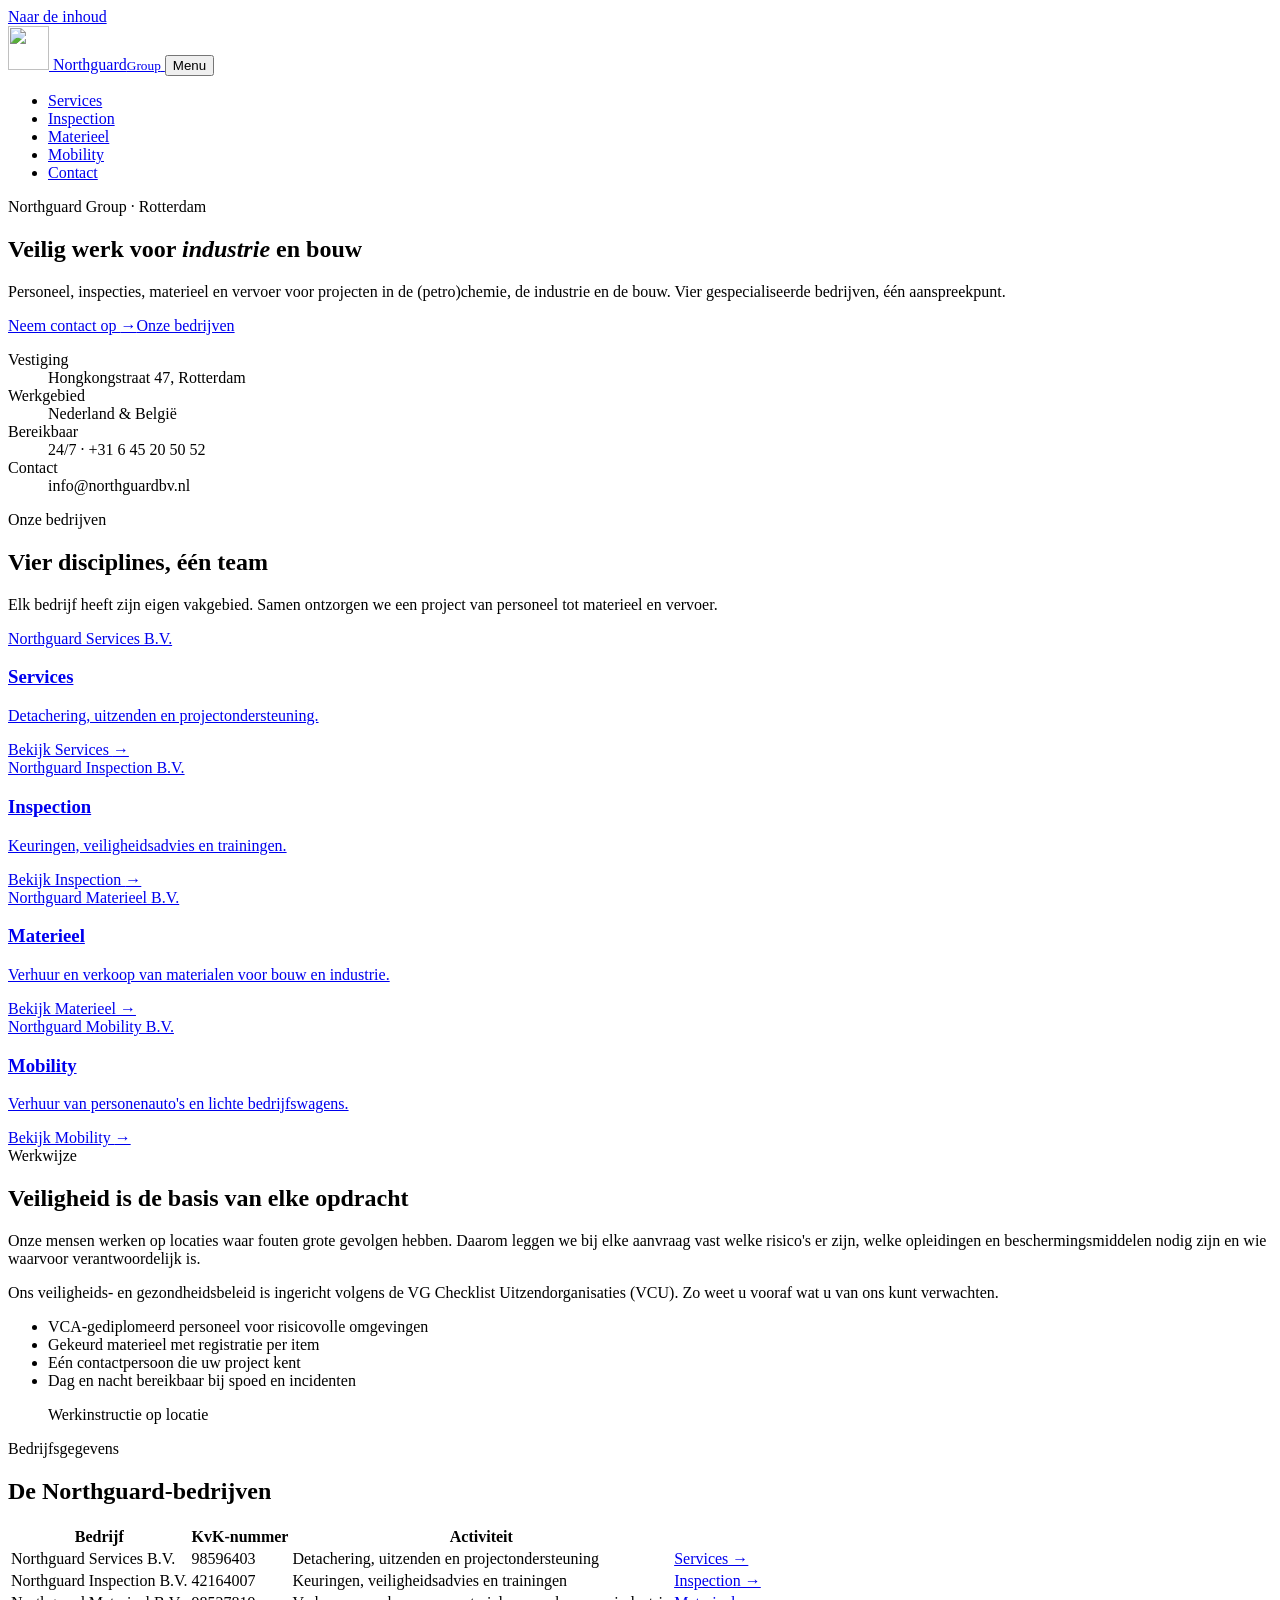
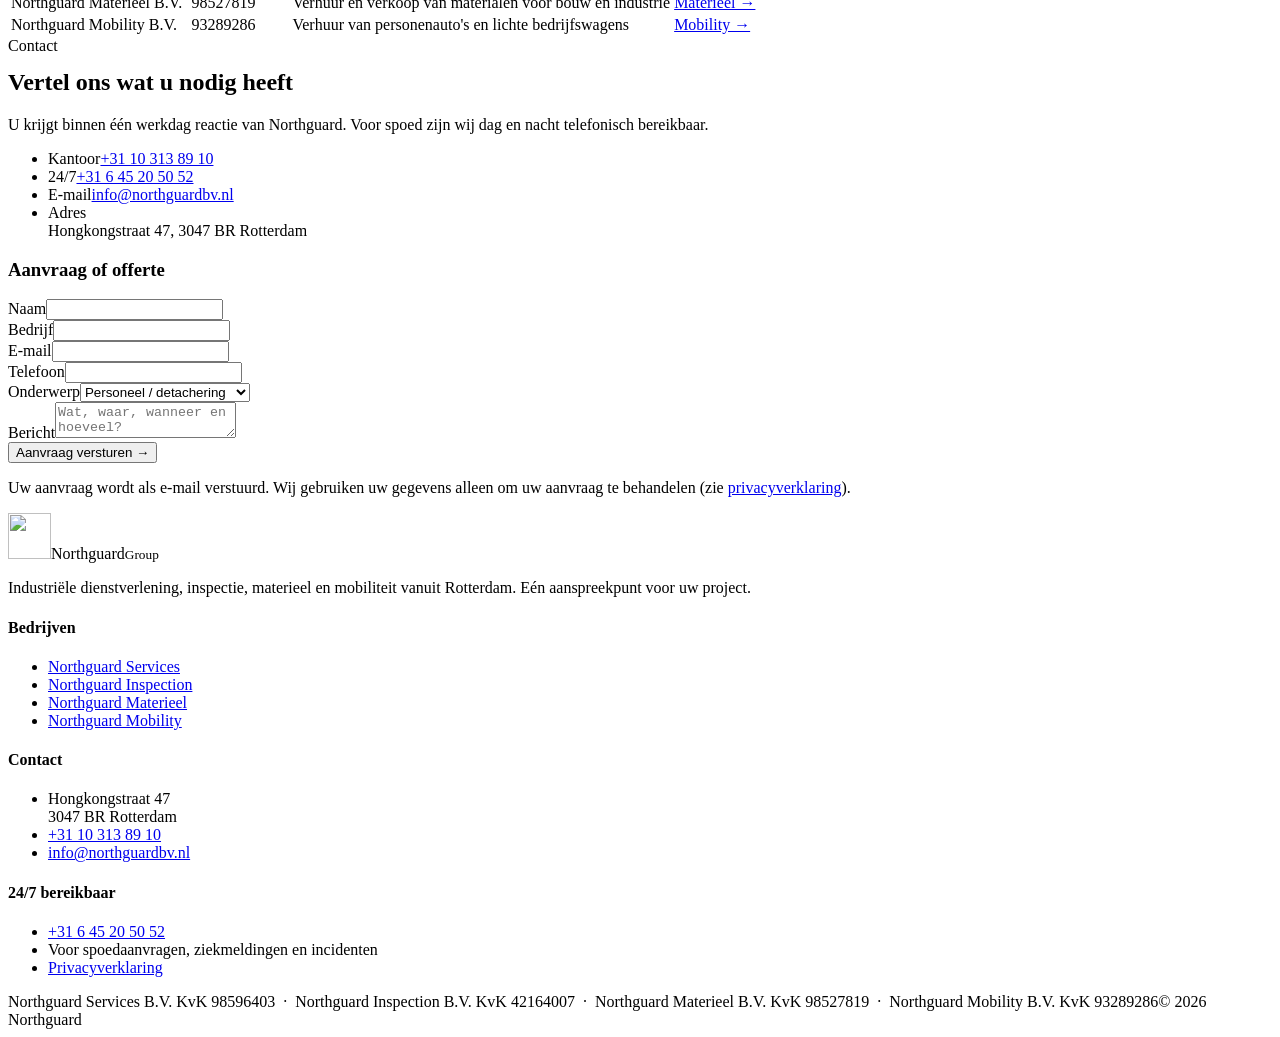
==== index.html @ 40ed20b1 "Add files via upload" ====
<!doctype html>
<html lang="nl">
<head>
<meta charset="utf-8">
<meta name="viewport" content="width=device-width, initial-scale=1, viewport-fit=cover">
<title>Northguard – Services, Inspection, Materieel &amp; Mobility</title>
<meta name="description" content="Northguard uit Rotterdam: detachering en uitzenden, keuringen en veiligheidsadvies, verhuur van materieel en bedrijfsvoertuigen voor industrie en bouw.">
<link rel="canonical" href="https://www.northguardbv.nl/">
<meta property="og:type" content="website">
<meta property="og:title" content="Northguard – Services, Inspection, Materieel &amp; Mobility">
<meta property="og:description" content="Northguard uit Rotterdam: detachering en uitzenden, keuringen en veiligheidsadvies, verhuur van materieel en bedrijfsvoertuigen voor industrie en bouw.">
<meta property="og:url" content="https://www.northguardbv.nl/">
<meta property="og:image" content="https://images.unsplash.com/photo-1777915627530-fc3decb749cf?auto=format&fit=crop&w=1200&h=630&q=70">
<meta name="theme-color" content="#141B1F">
<link rel="icon" type="image/png" href="assets/img/favicon.png">
<link rel="apple-touch-icon" href="assets/img/apple-touch-icon.png">
<link rel="preload" href="assets/fonts/barlow-condensed-latin-700-normal.woff2" as="font" type="font/woff2" crossorigin>
<link rel="stylesheet" href="assets/css/style.css">
<script type="application/ld+json">{"@context": "https://schema.org", "@type": "Organization", "name": "Northguard", "url": "https://www.northguardbv.nl/index.html", "logo": "https://www.northguardbv.nl/assets/img/logo.png", "email": "info@northguardbv.nl", "telephone": "+31 10 313 89 10", "address": {"@type": "PostalAddress", "streetAddress": "Hongkongstraat 47", "postalCode": "3047 BR", "addressLocality": "Rotterdam", "addressCountry": "NL"}}</script>
</head>
<body class="div-home">
<a class="skip" href="#main">Naar de inhoud</a>
<header class="site-header">
  <div class="wrap nav">
    <a class="brand" href="index.html" aria-label="Northguard – home">
      <img src="assets/img/shield.png" alt="" width="41" height="44">
      <span class="brand-name">Northguard<small>Group</small></span>
    </a>
    <button class="menu-btn" aria-expanded="false" aria-controls="tabs">Menu</button>
    <ul class="tabs" id="tabs"><li><a class="t-services" href="services.html">Services</a></li><li><a class="t-inspection" href="inspection.html">Inspection</a></li><li><a class="t-materieel" href="materieel.html">Materieel</a></li><li><a class="t-mobility" href="mobility.html">Mobility</a></li><li><a href="#contact">Contact</a></li></ul>
  </div>
</header>
<main id="main">
<section class="hero">
  <div class="photo"><img src="https://images.unsplash.com/photo-1777915627530-fc3decb749cf?auto=format&fit=crop&w=2000&q=70" alt="Raffinaderij in de schemering met binnenvaartschepen aan de kade" fetchpriority="high" decoding="async" onerror="this.remove()"></div>
  <div class="wrap">
    <span class="eyebrow">Northguard Group · Rotterdam</span>
    <h1>Veilig werk voor <em>industrie</em> en bouw</h1>
    <p class="lead">Personeel, inspecties, materieel en vervoer voor projecten in de (petro)chemie, de industrie en de bouw. Vier gespecialiseerde bedrijven, één aanspreekpunt.</p>
    <div class="actions"><a class="btn btn-acc" href="#contact">Neem contact op <span class="arr">→</span></a><a class="btn btn-ghost" href="#bedrijven">Onze bedrijven</a></div>
  </div>
</section>
<dl class="plate"><div class="wrap"><div><dt>Vestiging</dt><dd>Hongkongstraat 47, Rotterdam</dd></div><div><dt>Werkgebied</dt><dd>Nederland & België</dd></div><div><dt>Bereikbaar</dt><dd>24/7 · +31 6 45 20 50 52</dd></div><div><dt>Contact</dt><dd>info@northguardbv.nl</dd></div></div></dl>
<section class="band paper" id="bedrijven">
  <div class="wrap">
    <div class="head"><span class="eyebrow">Onze bedrijven</span><h2>Vier disciplines, één team</h2><p class="lead">Elk bedrijf heeft zijn eigen vakgebied. Samen ontzorgen we een project van personeel tot materieel en vervoer.</p></div>
    <div class="grid four"><a class="div-card" href="services.html" style="--c:#C8901A">
  <div class="ph"><img src="https://images.unsplash.com/photo-1787321280637-81ce957b60e7?auto=format&fit=crop&w=900&q=70" alt="Vier werknemers in oranje veiligheidsvesten in een industriële hal" loading="lazy" decoding="async" onerror="this.remove()"></div>
  <div class="body"><span class="tag">Northguard Services B.V.</span><h3>Services</h3><p>Detachering, uitzenden en projectondersteuning.</p><span class="more">Bekijk Services <span>→</span></span></div>
</a><a class="div-card" href="inspection.html" style="--c:#1E8A6E">
  <div class="ph"><img src="https://images.unsplash.com/photo-1758101755915-462eddc23f57?auto=format&fit=crop&w=900&q=70" alt="Elektricien test een schakelkast met een multimeter" loading="lazy" decoding="async" onerror="this.remove()"></div>
  <div class="body"><span class="tag">Northguard Inspection B.V.</span><h3>Inspection</h3><p>Keuringen, veiligheidsadvies en trainingen.</p><span class="more">Bekijk Inspection <span>→</span></span></div>
</a><a class="div-card" href="materieel.html" style="--c:#D8641E">
  <div class="ph"><img src="https://images.unsplash.com/photo-1762248576542-f98e883f3fbd?auto=format&fit=crop&w=900&q=70" alt="Aluminium steigers tegen een blauwe lucht" loading="lazy" decoding="async" onerror="this.remove()"></div>
  <div class="body"><span class="tag">Northguard Materieel B.V.</span><h3>Materieel</h3><p>Verhuur en verkoop van materialen voor bouw en industrie.</p><span class="more">Bekijk Materieel <span>→</span></span></div>
</a><a class="div-card" href="mobility.html" style="--c:#2F6DB5">
  <div class="ph"><img src="https://images.unsplash.com/photo-1587813369290-091c9d432daf?auto=format&fit=crop&w=900&q=70" alt="Rij witte bestelbussen op een parkeerterrein" loading="lazy" decoding="async" onerror="this.remove()"></div>
  <div class="body"><span class="tag">Northguard Mobility B.V.</span><h3>Mobility</h3><p>Verhuur van personenauto's en lichte bedrijfswagens.</p><span class="more">Bekijk Mobility <span>→</span></span></div>
</a></div>
  </div>
</section>
<section class="band">
  <div class="wrap">
    <div class="split"><div class="copy"><span class="eyebrow">Werkwijze</span><h2>Veiligheid is de basis van elke opdracht</h2><p>Onze mensen werken op locaties waar fouten grote gevolgen hebben. Daarom leggen we bij elke aanvraag vast welke risico's er zijn, welke opleidingen en beschermingsmiddelen nodig zijn en wie waarvoor verantwoordelijk is.</p><p>Ons veiligheids- en gezondheidsbeleid is ingericht volgens de VG Checklist Uitzendorganisaties (VCU). Zo weet u vooraf wat u van ons kunt verwachten.</p><ul class="checks"><li>VCA-gediplomeerd personeel voor risicovolle omgevingen</li><li>Gekeurd materieel met registratie per item</li><li>Eén contactpersoon die uw project kent</li><li>Dag en nacht bereikbaar bij spoed en incidenten</li></ul></div><figure class="figure"><img src="https://images.unsplash.com/photo-1774599730788-edc1fe2489b2?auto=format&fit=crop&w=1200&q=70" alt="Voorman geeft instructies via een portofoon aan bouwvakkers" loading="lazy" decoding="async" onerror="this.remove()"><figcaption>Werkinstructie op locatie</figcaption></figure></div>
  </div>
</section>
<section class="band paper">
  <div class="wrap">
    <div class="head"><span class="eyebrow">Bedrijfsgegevens</span><h2>De Northguard-bedrijven</h2></div>
    <div class="table-wrap"><table class="entities"><thead><tr><th>Bedrijf</th><th>KvK-nummer</th><th>Activiteit</th><th></th></tr></thead><tbody><tr><td><span class="dot" style="background:#C8901A"></span>Northguard Services B.V.</td><td class="mono">98596403</td><td>Detachering, uitzenden en projectondersteuning</td><td><a href="services.html">Services →</a></td></tr><tr><td><span class="dot" style="background:#1E8A6E"></span>Northguard Inspection B.V.</td><td class="mono">42164007</td><td>Keuringen, veiligheidsadvies en trainingen</td><td><a href="inspection.html">Inspection →</a></td></tr><tr><td><span class="dot" style="background:#D8641E"></span>Northguard Materieel B.V.</td><td class="mono">98527819</td><td>Verhuur en verkoop van materialen voor bouw en industrie</td><td><a href="materieel.html">Materieel →</a></td></tr><tr><td><span class="dot" style="background:#2F6DB5"></span>Northguard Mobility B.V.</td><td class="mono">93289286</td><td>Verhuur van personenauto's en lichte bedrijfswagens</td><td><a href="mobility.html">Mobility →</a></td></tr></tbody></table></div>
  </div>
</section>
<section class="band dark" id="contact">
  <div class="wrap cta">
    <div>
      <span class="eyebrow">Contact</span>
      <h2 style="margin-top:14px">Vertel ons wat u nodig heeft</h2>
      <p class="lead" style="margin-top:14px">U krijgt binnen één werkdag reactie van Northguard. Voor spoed zijn wij dag en nacht telefonisch bereikbaar.</p>
      <ul class="contact-list">
        <li><span>Kantoor</span><a href="tel:+31103138910">+31 10 313 89 10</a></li>
        <li><span>24/7</span><a href="tel:+31645205052">+31 6 45 20 50 52</a></li>
        <li><span>E-mail</span><a href="mailto:info@northguardbv.nl">info@northguardbv.nl</a></li>
        <li><span>Adres</span><div>Hongkongstraat 47, 3047 BR Rotterdam</div></li>
      </ul>
    </div>
    <form class="quote" id="quote" novalidate>
      <h3>Aanvraag of offerte</h3>
      <div class="row2">
        <div class="fld"><label for="naam">Naam</label><input id="naam" name="naam" autocomplete="name" required></div>
        <div class="fld"><label for="bedrijf">Bedrijf</label><input id="bedrijf" name="bedrijf" autocomplete="organization"></div>
      </div>
      <div class="row2">
        <div class="fld"><label for="email">E-mail</label><input id="email" name="email" type="email" autocomplete="email" required></div>
        <div class="fld"><label for="telefoon">Telefoon</label><input id="telefoon" name="telefoon" type="tel" autocomplete="tel"></div>
      </div>
      <div class="fld"><label for="onderwerp">Onderwerp</label><select id="onderwerp" name="onderwerp"><option>Personeel / detachering</option><option>Keuring of inspectie</option><option>Training of advies</option><option>Materieel huren of kopen</option><option>Voertuig huren</option><option>Anders</option></select></div>
      <div class="fld"><label for="bericht">Bericht</label><textarea id="bericht" name="bericht" required placeholder="Wat, waar, wanneer en hoeveel?"></textarea></div>
      <button class="btn btn-acc" type="submit">Aanvraag versturen <span class="arr">→</span></button>
      <p class="form-msg" aria-live="polite"></p>
      <p class="form-note">Uw aanvraag wordt als e-mail verstuurd. Wij gebruiken uw gegevens alleen om uw aanvraag te behandelen (zie <a href="privacy.html">privacyverklaring</a>).</p>
    </form>
  </div>
</section>
</main>
<footer class="site-footer">
  <div class="wrap">
    <div class="fgrid">
      <div>
        <div class="fbrand"><img src="assets/img/shield.png" alt="" width="43" height="46"><span class="brand-name">Northguard<small>Group</small></span></div>
        <p>Industriële dienstverlening, inspectie, materieel en mobiliteit vanuit Rotterdam. Eén aanspreekpunt voor uw project.</p>
      </div>
      <div><h4>Bedrijven</h4><ul><li><a href="services.html">Northguard Services</a></li><li><a href="inspection.html">Northguard Inspection</a></li><li><a href="materieel.html">Northguard Materieel</a></li><li><a href="mobility.html">Northguard Mobility</a></li></ul></div>
      <div><h4>Contact</h4><ul>
        <li>Hongkongstraat 47<br>3047 BR Rotterdam</li>
        <li><a href="tel:+31103138910">+31 10 313 89 10</a></li>
        <li><a href="mailto:info@northguardbv.nl">info@northguardbv.nl</a></li>
      </ul></div>
      <div><h4>24/7 bereikbaar</h4><ul>
        <li><a href="tel:+31645205052">+31 6 45 20 50 52</a></li>
        <li>Voor spoedaanvragen, ziekmeldingen en incidenten</li>
        <li><a href="privacy.html">Privacyverklaring</a></li>
      </ul></div>
    </div>
    <div class="legal"><span>Northguard Services B.V. <span class="mono">KvK 98596403</span> &nbsp;·&nbsp; Northguard Inspection B.V. <span class="mono">KvK 42164007</span> &nbsp;·&nbsp; Northguard Materieel B.V. <span class="mono">KvK 98527819</span> &nbsp;·&nbsp; Northguard Mobility B.V. <span class="mono">KvK 93289286</span></span><span>© <span id="year">2026</span> Northguard</span></div>
  </div>
</footer>
<script src="assets/js/main.js" defer></script>
</body>
</html>
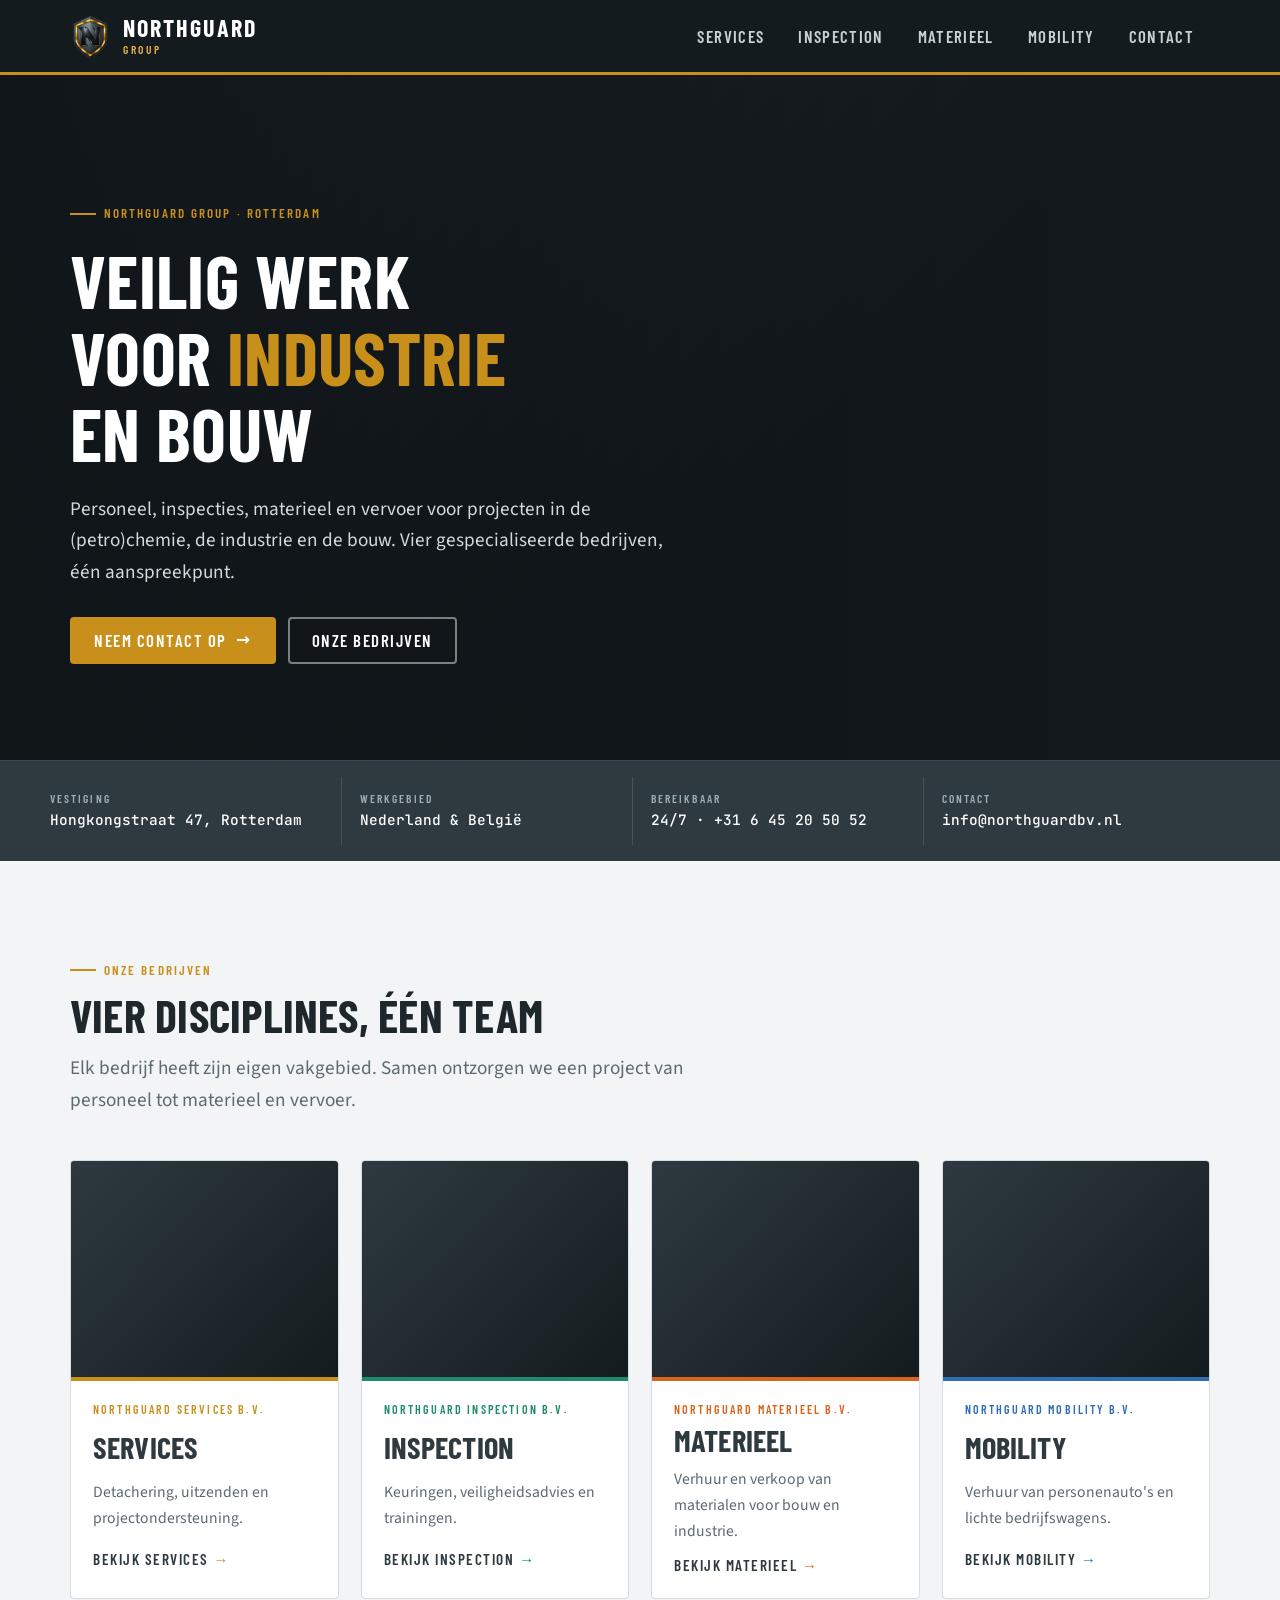
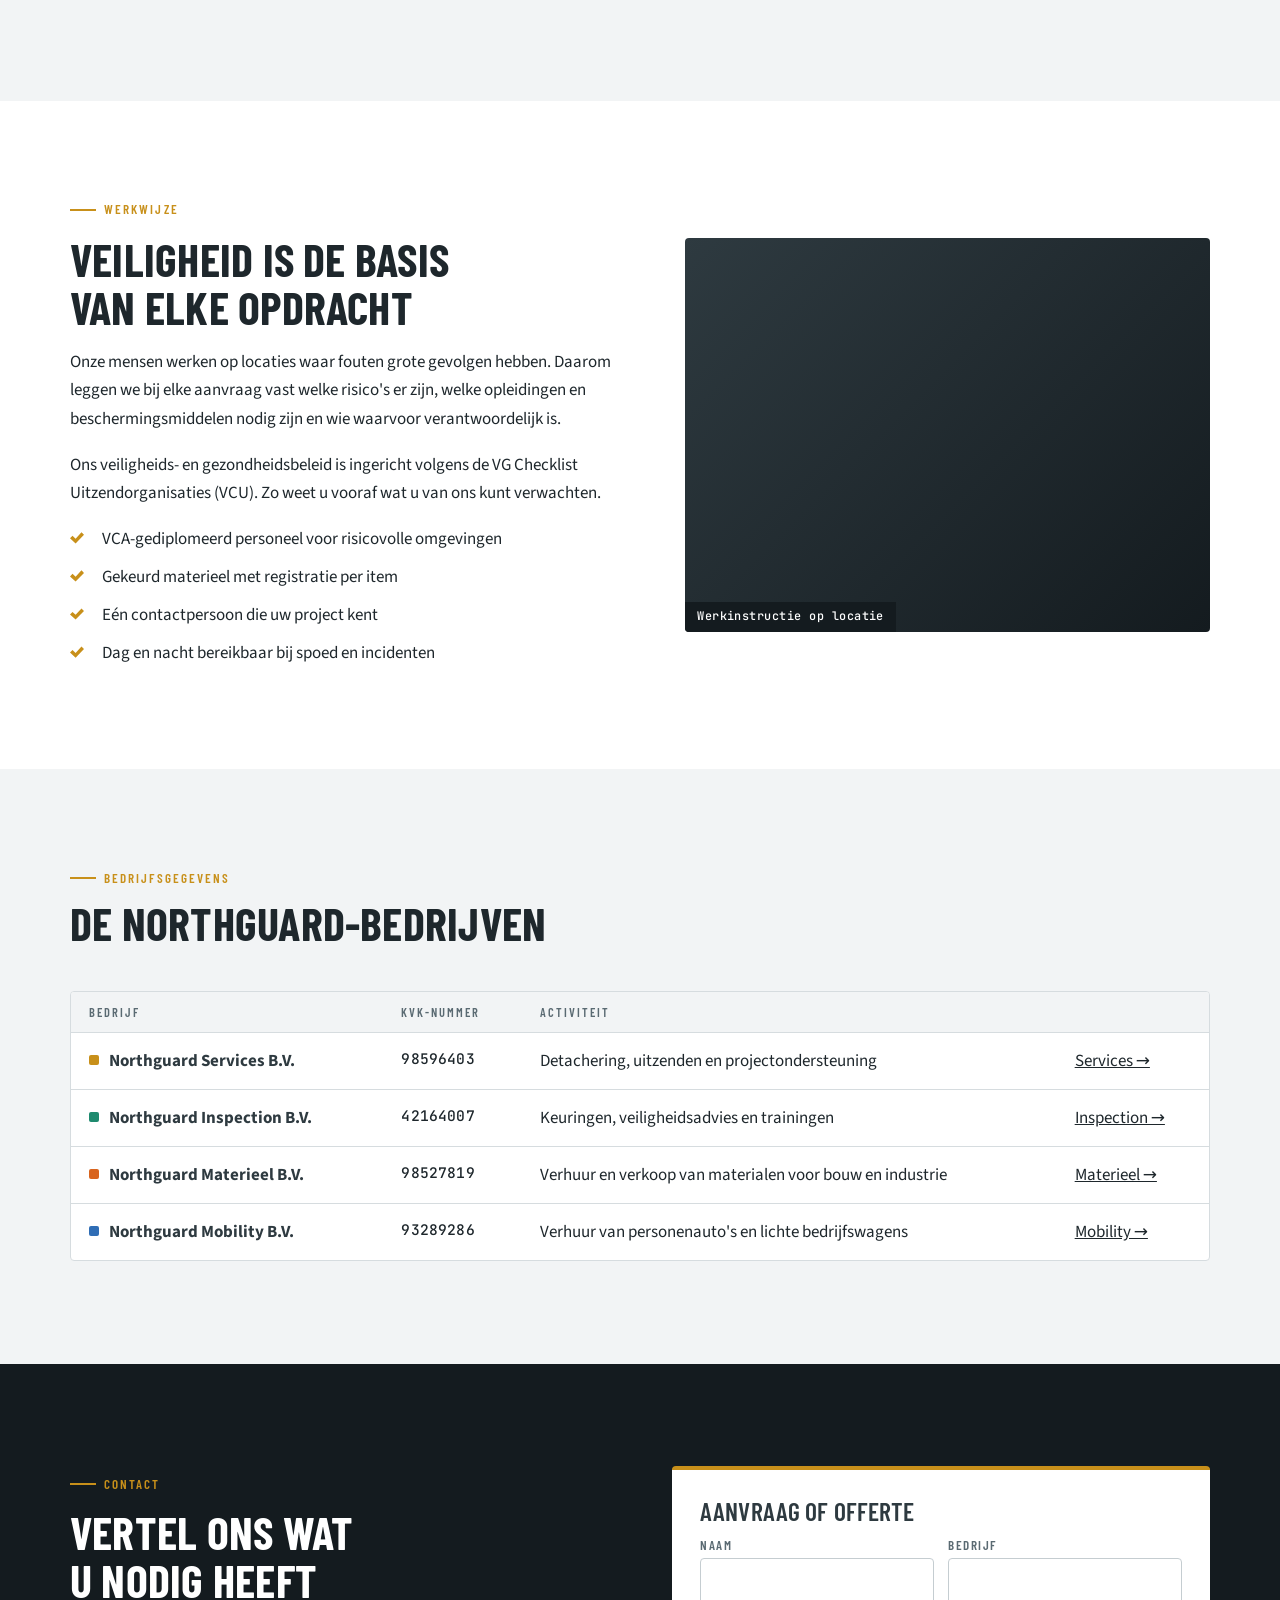
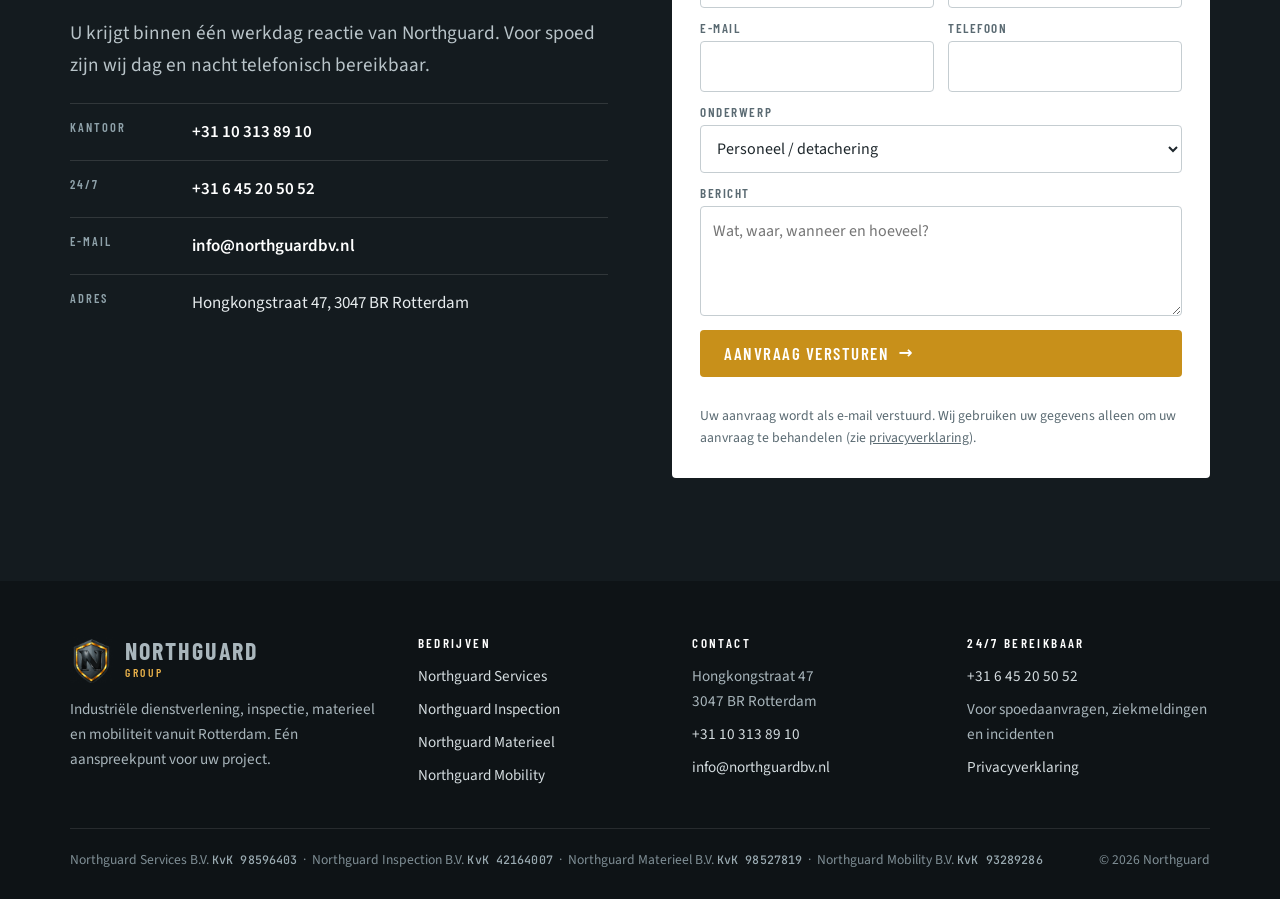
==== commit 93355000: "Add files via upload" ====
--- a/index.html
+++ b/index.html
@@ -12,18 +12,18 @@
 <meta property="og:url" content="https://www.northguardbv.nl/">
 <meta property="og:image" content="https://images.unsplash.com/photo-1777915627530-fc3decb749cf?auto=format&fit=crop&w=1200&h=630&q=70">
 <meta name="theme-color" content="#141B1F">
-<link rel="icon" type="image/png" href="assets/img/favicon.png">
-<link rel="apple-touch-icon" href="assets/img/apple-touch-icon.png">
-<link rel="preload" href="assets/fonts/barlow-condensed-latin-700-normal.woff2" as="font" type="font/woff2" crossorigin>
-<link rel="stylesheet" href="assets/css/style.css">
-<script type="application/ld+json">{"@context": "https://schema.org", "@type": "Organization", "name": "Northguard", "url": "https://www.northguardbv.nl/index.html", "logo": "https://www.northguardbv.nl/assets/img/logo.png", "email": "info@northguardbv.nl", "telephone": "+31 10 313 89 10", "address": {"@type": "PostalAddress", "streetAddress": "Hongkongstraat 47", "postalCode": "3047 BR", "addressLocality": "Rotterdam", "addressCountry": "NL"}}</script>
+<link rel="icon" type="image/png" href="favicon.png">
+<link rel="apple-touch-icon" href="apple-touch-icon.png">
+<link rel="preload" href="barlow-condensed-latin-700-normal.woff2" as="font" type="font/woff2" crossorigin>
+<link rel="stylesheet" href="style.css">
+<script type="application/ld+json">{"@context": "https://schema.org", "@type": "Organization", "name": "Northguard", "url": "https://www.northguardbv.nl/index.html", "logo": "https://www.northguardbv.nl/logo.png", "email": "info@northguardbv.nl", "telephone": "+31 10 313 89 10", "address": {"@type": "PostalAddress", "streetAddress": "Hongkongstraat 47", "postalCode": "3047 BR", "addressLocality": "Rotterdam", "addressCountry": "NL"}}</script>
 </head>
 <body class="div-home">
 <a class="skip" href="#main">Naar de inhoud</a>
 <header class="site-header">
   <div class="wrap nav">
     <a class="brand" href="index.html" aria-label="Northguard – home">
-      <img src="assets/img/shield.png" alt="" width="41" height="44">
+      <img src="shield.png" alt="" width="41" height="44">
       <span class="brand-name">Northguard<small>Group</small></span>
     </a>
     <button class="menu-btn" aria-expanded="false" aria-controls="tabs">Menu</button>
@@ -106,7 +106,7 @@
   <div class="wrap">
     <div class="fgrid">
       <div>
-        <div class="fbrand"><img src="assets/img/shield.png" alt="" width="43" height="46"><span class="brand-name">Northguard<small>Group</small></span></div>
+        <div class="fbrand"><img src="shield.png" alt="" width="43" height="46"><span class="brand-name">Northguard<small>Group</small></span></div>
         <p>Industriële dienstverlening, inspectie, materieel en mobiliteit vanuit Rotterdam. Eén aanspreekpunt voor uw project.</p>
       </div>
       <div><h4>Bedrijven</h4><ul><li><a href="services.html">Northguard Services</a></li><li><a href="inspection.html">Northguard Inspection</a></li><li><a href="materieel.html">Northguard Materieel</a></li><li><a href="mobility.html">Northguard Mobility</a></li></ul></div>
@@ -124,6 +124,6 @@
     <div class="legal"><span>Northguard Services B.V. <span class="mono">KvK 98596403</span> &nbsp;·&nbsp; Northguard Inspection B.V. <span class="mono">KvK 42164007</span> &nbsp;·&nbsp; Northguard Materieel B.V. <span class="mono">KvK 98527819</span> &nbsp;·&nbsp; Northguard Mobility B.V. <span class="mono">KvK 93289286</span></span><span>© <span id="year">2026</span> Northguard</span></div>
   </div>
 </footer>
-<script src="assets/js/main.js" defer></script>
+<script src="main.js" defer></script>
 </body>
 </html>
--- a/style.css
+++ b/style.css
@@ -0,0 +1,261 @@
+/* Northguard — industrial nameplate system.
+   Layout: dark sticky header, full-bleed photo heroes with a "typeplaat" (nameplate) strip,
+   alternating paper/white bands, one dark CTA band per page. Each division sets --acc. */
+
+@font-face { font-family: "Barlow Condensed"; font-weight: 500; font-display: swap; src: url("barlow-condensed-latin-500-normal.woff2") format("woff2"); }
+@font-face { font-family: "Barlow Condensed"; font-weight: 600; font-display: swap; src: url("barlow-condensed-latin-600-normal.woff2") format("woff2"); }
+@font-face { font-family: "Barlow Condensed"; font-weight: 700; font-display: swap; src: url("barlow-condensed-latin-700-normal.woff2") format("woff2"); }
+@font-face { font-family: "Source Sans 3"; font-weight: 400; font-display: swap; src: url("source-sans-3-latin-400-normal.woff2") format("woff2"); }
+@font-face { font-family: "Source Sans 3"; font-weight: 600; font-display: swap; src: url("source-sans-3-latin-600-normal.woff2") format("woff2"); }
+@font-face { font-family: "Source Sans 3"; font-weight: 700; font-display: swap; src: url("source-sans-3-latin-700-normal.woff2") format("woff2"); }
+@font-face { font-family: "JetBrains Mono"; font-weight: 500; font-display: swap; src: url("jetbrains-mono-latin-500-normal.woff2") format("woff2"); }
+
+:root {
+  --ink: #141B1F;        /* header, dark bands */
+  --slate: #2E3A40;      /* brand slate */
+  --steel: #5A6A72;      /* secondary text */
+  --line: #D6DCDF;       /* hairlines */
+  --paper: #F2F4F5;      /* alternating band */
+  --white: #FFFFFF;
+  --text: #1E272C;
+  --gold: #C8901A;       /* brand accent */
+  --gold-lt: #E7B04A;
+  --acc: var(--gold);    /* division accent, overridden per page */
+  --acc-ink: #FFFFFF;
+
+  --f-display: "Barlow Condensed", "Arial Narrow", "Roboto Condensed", sans-serif;
+  --f-body: "Source Sans 3", "Segoe UI", system-ui, -apple-system, sans-serif;
+  --f-mono: "JetBrains Mono", ui-monospace, "SFMono-Regular", Menlo, Consolas, monospace;
+
+  --wrap: 1180px;
+  --gut: max(20px, env(safe-area-inset-left, 0px));
+  --gut-r: max(20px, env(safe-area-inset-right, 0px));
+  --radius: 4px;
+  --shadow: 0 1px 2px rgba(20, 27, 31, .06), 0 8px 24px rgba(20, 27, 31, .08);
+  color-scheme: light;
+}
+body.div-services   { --acc: #C8901A; }
+body.div-inspection { --acc: #1E8A6E; }
+body.div-materieel  { --acc: #D8641E; }
+body.div-mobility   { --acc: #2F6DB5; }
+
+*, *::before, *::after { box-sizing: border-box; }
+html { scroll-behavior: smooth; -webkit-text-size-adjust: 100%; }
+@media (prefers-reduced-motion: reduce) { html { scroll-behavior: auto; } *, *::before, *::after { transition: none !important; animation: none !important; } }
+body { margin: 0; background: var(--white); color: var(--text); font: 400 1.0625rem/1.65 var(--f-body); }
+img { max-width: 100%; display: block; }
+a { color: inherit; }
+:focus-visible { outline: 3px solid var(--acc); outline-offset: 2px; }
+h1, h2, h3, h4 { font-family: var(--f-display); font-weight: 700; line-height: 1.04; margin: 0; text-wrap: balance; letter-spacing: .005em; }
+h1 { font-size: clamp(2.6rem, 6vw, 4.6rem); text-transform: uppercase; }
+h2 { font-size: clamp(2rem, 3.6vw, 2.9rem); text-transform: uppercase; }
+h3 { font-size: 1.45rem; font-weight: 600; }
+p { margin: 0; }
+.wrap { max-width: var(--wrap); margin-inline: auto; padding-left: var(--gut); padding-right: var(--gut-r); }
+.eyebrow { font: 600 .82rem/1 var(--f-display); letter-spacing: .16em; text-transform: uppercase; color: var(--acc); display: inline-flex; align-items: center; gap: .6em; }
+.eyebrow::before { content: ""; width: 26px; height: 2px; background: currentColor; }
+.lead { font-size: 1.2rem; color: var(--steel); max-width: 62ch; }
+.mono { font-family: var(--f-mono); font-size: .86em; letter-spacing: .01em; }
+.skip { position: absolute; left: -999px; top: 8px; background: var(--white); padding: 8px 12px; z-index: 100; }
+.skip:focus { left: 8px; }
+
+/* ---------- Header ---------- */
+body::before { content: ""; position: fixed; inset: 0 0 auto; height: env(safe-area-inset-top, 0px); background: var(--ink); z-index: 60; }
+.site-header { position: sticky; top: env(safe-area-inset-top, 0px); z-index: 50; background: var(--ink); color: #E8ECEE; border-bottom: 3px solid var(--acc); }
+.nav { display: flex; align-items: center; gap: 24px; min-height: 72px; }
+.brand { display: flex; align-items: center; gap: 12px; text-decoration: none; color: #fff; flex-shrink: 0; }
+.brand img { height: 44px; width: auto; }
+.brand-name { font: 700 1.5rem/1 var(--f-display); letter-spacing: .08em; text-transform: uppercase; }
+.brand-name small { display: block; font: 600 .72rem/1.2 var(--f-display); letter-spacing: .22em; color: var(--gold-lt); margin-top: 3px; }
+.tabs { display: flex; gap: 2px; margin-left: auto; list-style: none; padding: 0; margin-block: 0; }
+.tabs a { display: block; padding: 10px 16px; text-decoration: none; font: 600 1.05rem/1 var(--f-display); letter-spacing: .08em; text-transform: uppercase; color: #C9D1D5; border-radius: var(--radius); transition: background .15s, color .15s; }
+.tabs a:hover { background: rgba(255, 255, 255, .07); color: #fff; }
+.tabs a[aria-current="page"] { color: #fff; background: rgba(255, 255, 255, .08); box-shadow: inset 0 -3px 0 var(--tab-acc, var(--gold)); }
+.tabs .t-services { --tab-acc: #C8901A; } .tabs .t-inspection { --tab-acc: #1E8A6E; } .tabs .t-materieel { --tab-acc: #D8641E; } .tabs .t-mobility { --tab-acc: #2F6DB5; }
+.nav-cta { flex-shrink: 0; }
+.menu-btn { display: none; margin-left: auto; background: none; border: 1px solid rgba(255, 255, 255, .25); color: #fff; border-radius: var(--radius); padding: 9px 12px; font: 600 1rem/1 var(--f-display); letter-spacing: .1em; text-transform: uppercase; cursor: pointer; }
+
+.btn { display: inline-flex; align-items: center; gap: .55em; padding: 13px 22px; border-radius: var(--radius); font: 600 1.05rem/1 var(--f-display); letter-spacing: .09em; text-transform: uppercase; text-decoration: none; border: 2px solid transparent; cursor: pointer; transition: transform .15s, background .15s, border-color .15s; }
+.btn:hover { transform: translateY(-1px); }
+.btn-acc { background: var(--acc); color: var(--acc-ink); }
+.btn-acc:hover { filter: brightness(1.06); }
+.btn-ghost { border-color: rgba(255, 255, 255, .45); color: #fff; }
+.btn-ghost:hover { border-color: #fff; }
+.btn-line { border-color: var(--slate); color: var(--slate); }
+.btn .arr { font-family: var(--f-body); font-weight: 700; }
+
+/* ---------- Hero ---------- */
+.hero { position: relative; color: #fff; background: var(--ink); isolation: isolate; overflow: hidden; }
+.hero .photo { position: absolute; inset: 0; z-index: -2; background: linear-gradient(135deg, #2E3A40, #141B1F 60%), var(--ink); }
+.hero .photo img { width: 100%; height: 100%; object-fit: cover; }
+.hero::after { content: ""; position: absolute; inset: 0; z-index: -1; background: linear-gradient(90deg, rgba(14, 19, 22, .92) 0%, rgba(14, 19, 22, .78) 42%, rgba(14, 19, 22, .25) 100%); }
+.hero .wrap { padding-block: clamp(72px, 11vw, 132px) clamp(56px, 8vw, 96px); display: grid; gap: 22px; }
+.hero .eyebrow { color: var(--acc); }
+.hero h1 { max-width: 15ch; }
+.hero h1 em { font-style: normal; color: var(--acc); }
+.hero .lead { color: #D3DADE; }
+.hero .actions { display: flex; flex-wrap: wrap; gap: 12px; margin-top: 6px; }
+
+/* nameplate strip under hero */
+.plate { margin: 0; background: var(--slate); color: #E6EBED; border-top: 1px solid rgba(255, 255, 255, .08); }
+.plate .wrap { display: grid; grid-template-columns: repeat(4, minmax(0, 1fr)); }
+.plate div { padding-block: 16px; padding-right: 16px; border-left: 1px solid rgba(255, 255, 255, .12); padding-left: 18px; min-width: 0; }
+.plate div:first-child { border-left: 0; padding-left: 0; }
+.plate dt { font: 600 .72rem/1 var(--f-display); letter-spacing: .18em; text-transform: uppercase; color: #9FB0B8; margin-bottom: 6px; }
+.plate dd { margin: 0; font: 500 .9rem/1.35 var(--f-mono); color: #fff; overflow-wrap: anywhere; }
+
+/* ---------- Sections ---------- */
+.band { padding-block: clamp(64px, 8vw, 104px); }
+.band.paper { background: var(--paper); }
+.band.dark { background: var(--ink); color: #E6EBED; }
+.head { display: grid; gap: 14px; margin-bottom: 44px; max-width: 760px; }
+.split { display: grid; grid-template-columns: 1.05fr 1fr; gap: clamp(32px, 5vw, 72px); align-items: center; }
+.split > * { min-width: 0; }
+.split .copy { display: grid; gap: 18px; }
+.figure { margin: 0; position: relative; border-radius: var(--radius); overflow: hidden; aspect-ratio: 4 / 3; background: linear-gradient(135deg, var(--slate), var(--ink)); max-width: 100%; }
+.figure img { width: 100%; height: 100%; object-fit: cover; }
+.figure figcaption { position: absolute; left: 0; bottom: 0; background: var(--ink); color: #fff; font: 500 .74rem/1 var(--f-mono); padding: 9px 12px; letter-spacing: .04em; }
+.checks { list-style: none; padding: 0; margin: 0; display: grid; gap: 10px; }
+.checks li { display: grid; grid-template-columns: 22px 1fr; gap: 10px; }
+.checks li::before { content: ""; width: 14px; height: 14px; margin-top: 6px; background: var(--acc); clip-path: polygon(0 55%, 18% 37%, 40% 58%, 82% 12%, 100% 30%, 40% 92%); }
+
+/* service cards */
+.grid { display: grid; gap: 22px; grid-template-columns: repeat(3, minmax(0, 1fr)); }
+.grid.two { grid-template-columns: repeat(2, minmax(0, 1fr)); }
+.grid.four { grid-template-columns: repeat(4, minmax(0, 1fr)); }
+.card { background: var(--white); border: 1px solid var(--line); border-radius: var(--radius); padding: 28px 26px; display: grid; gap: 12px; align-content: start; min-width: 0; }
+.band.paper .card { border-color: #E1E6E8; }
+.card .code { font: 500 .78rem/1 var(--f-mono); color: var(--acc); letter-spacing: .04em; }
+.card h3 { color: var(--slate); }
+.card p { color: var(--steel); }
+.card ul { margin: 4px 0 0; padding-left: 18px; color: var(--text); }
+.card li { margin-bottom: 3px; }
+
+/* division cards on home */
+.div-card { position: relative; display: grid; grid-template-rows: 220px auto; background: var(--white); border-radius: var(--radius); overflow: hidden; text-decoration: none; color: inherit; border: 1px solid var(--line); transition: transform .2s, box-shadow .2s; min-width: 0; }
+.div-card:hover { transform: translateY(-3px); box-shadow: var(--shadow); }
+.div-card .ph { background: linear-gradient(135deg, var(--slate), var(--ink)); overflow: hidden; border-bottom: 4px solid var(--c); }
+.div-card .ph img { width: 100%; height: 100%; object-fit: cover; transition: transform .4s; }
+.div-card:hover .ph img { transform: scale(1.04); }
+.div-card .body { padding: 22px 22px 24px; display: grid; gap: 10px; }
+.div-card .tag { font: 600 .75rem/1 var(--f-display); letter-spacing: .18em; text-transform: uppercase; color: var(--c); }
+.div-card h3 { font-size: 1.9rem; text-transform: uppercase; font-weight: 700; color: var(--slate); }
+.div-card p { color: var(--steel); font-size: .98rem; }
+.div-card .more { font: 600 .95rem/1 var(--f-display); letter-spacing: .1em; text-transform: uppercase; color: var(--slate); margin-top: 4px; }
+.div-card .more span { color: var(--c); }
+
+/* process steps — only where order is real */
+.steps { list-style: none; margin: 0; padding: 0; display: grid; grid-template-columns: repeat(4, minmax(0, 1fr)); gap: 0; counter-reset: s; border-top: 2px solid var(--slate); }
+.steps li { counter-increment: s; padding: 22px 22px 6px 0; display: grid; gap: 8px; min-width: 0; }
+.steps li::before { content: counter(s, decimal-leading-zero); font: 700 2.4rem/1 var(--f-display); color: var(--acc); }
+.steps h3 { font-size: 1.3rem; color: var(--slate); }
+.steps p { color: var(--steel); font-size: .98rem; }
+
+/* sector chips */
+.chips { display: flex; flex-wrap: wrap; gap: 10px; list-style: none; padding: 0; margin: 0; }
+.chips li { border: 1px solid var(--line); background: var(--white); border-radius: 2px; padding: 9px 14px; font: 600 1rem/1 var(--f-display); letter-spacing: .06em; text-transform: uppercase; color: var(--slate); }
+
+/* photo strip */
+.strip { display: grid; grid-template-columns: 2fr 1fr 1fr; gap: 14px; }
+.strip .figure { aspect-ratio: auto; height: 300px; }
+
+/* keuringslabel (inspection) */
+.label-demo { display: grid; place-items: center; }
+.klabel { width: min(320px, 100%); background: #fff; border: 2px solid var(--acc); border-radius: 10px; box-shadow: var(--shadow); overflow: hidden; font-family: var(--f-mono); }
+.klabel .top { background: var(--acc); color: #fff; padding: 12px 16px; font: 700 1.25rem/1 var(--f-display); letter-spacing: .12em; text-transform: uppercase; display: flex; justify-content: space-between; align-items: center; }
+.klabel .top span { font: 500 .7rem/1 var(--f-mono); letter-spacing: .05em; opacity: .9; }
+.klabel dl { margin: 0; padding: 14px 16px 6px; display: grid; grid-template-columns: auto 1fr; gap: 8px 14px; font-size: .8rem; }
+.klabel dt { color: var(--steel); }
+.klabel dd { margin: 0; color: var(--text); font-weight: 500; }
+.klabel .months { display: grid; grid-template-columns: repeat(12, 1fr); gap: 3px; padding: 10px 16px 16px; }
+.klabel .months i { font-style: normal; text-align: center; font-size: .66rem; padding: 4px 0; border: 1px solid var(--line); color: var(--steel); border-radius: 2px; }
+.klabel .months i.on { background: var(--acc); border-color: var(--acc); color: #fff; }
+
+/* vehicle classes (mobility) */
+.fleet { display: grid; grid-template-columns: repeat(4, minmax(0, 1fr)); gap: 18px; }
+.vclass { border: 1px solid var(--line); border-radius: var(--radius); background: var(--white); padding: 22px; display: grid; gap: 10px; align-content: start; min-width: 0; }
+.vclass .cat { font: 500 .74rem/1 var(--f-mono); color: var(--acc); }
+.vclass h3 { color: var(--slate); }
+.vclass dl { margin: 4px 0 0; display: grid; grid-template-columns: auto 1fr; gap: 6px 12px; font-size: .92rem; }
+.vclass dt { color: var(--steel); }
+.vclass dd { margin: 0; font-weight: 600; }
+
+/* group table */
+.table-wrap { overflow-x: auto; border: 1px solid var(--line); border-radius: var(--radius); background: var(--white); }
+table.entities { width: 100%; border-collapse: collapse; min-width: 640px; }
+.entities th, .entities td { text-align: left; padding: 14px 18px; border-bottom: 1px solid var(--line); vertical-align: top; }
+.entities th { font: 600 .78rem/1 var(--f-display); letter-spacing: .16em; text-transform: uppercase; color: var(--steel); background: var(--paper); }
+.entities td:first-child { font-weight: 700; color: var(--slate); white-space: nowrap; }
+.entities tr:last-child td { border-bottom: 0; }
+.entities .dot { display: inline-block; width: 10px; height: 10px; border-radius: 2px; margin-right: 10px; vertical-align: 1px; }
+
+/* CTA / contact */
+.cta { display: grid; grid-template-columns: 1fr 1fr; gap: clamp(32px, 5vw, 64px); align-items: start; }
+.cta > * { min-width: 0; }
+.cta h2 { color: #fff; }
+.cta .lead { color: #B9C4C9; }
+.contact-list { list-style: none; padding: 0; margin: 22px 0 0; display: grid; gap: 14px; }
+.contact-list li { display: grid; grid-template-columns: 110px 1fr; gap: 12px; border-top: 1px solid rgba(255, 255, 255, .12); padding-top: 14px; }
+.contact-list span { font: 600 .78rem/1.6 var(--f-display); letter-spacing: .16em; text-transform: uppercase; color: #8FA2AA; }
+.contact-list a { color: #fff; text-decoration: none; font-weight: 600; }
+.contact-list a:hover { color: var(--acc); }
+form.quote { background: #fff; color: var(--text); border-radius: var(--radius); padding: 28px; display: grid; gap: 14px; border-top: 4px solid var(--acc); }
+form.quote h3 { color: var(--slate); font-size: 1.6rem; text-transform: uppercase; }
+.row2 { display: grid; grid-template-columns: 1fr 1fr; gap: 14px; }
+.fld { display: grid; gap: 6px; min-width: 0; }
+.fld label { font: 600 .82rem/1 var(--f-display); letter-spacing: .12em; text-transform: uppercase; color: var(--steel); }
+.fld input, .fld select, .fld textarea { font: inherit; font-size: 1rem; padding: 11px 12px; border: 1px solid #C5CDD1; border-radius: var(--radius); background: #fff; color: var(--text); width: 100%; }
+.fld input:focus, .fld select:focus, .fld textarea:focus { outline: 2px solid var(--acc); outline-offset: 0; border-color: var(--acc); }
+.fld textarea { min-height: 110px; resize: vertical; }
+.form-note { font-size: .86rem; color: var(--steel); }
+.form-msg { font-size: .95rem; font-weight: 600; color: var(--slate); }
+
+/* footer */
+.site-footer { background: #0E1316; color: #A9B6BC; font-size: .95rem; }
+.site-footer .wrap { padding-block: 56px 28px; }
+.fgrid { display: grid; grid-template-columns: 1.3fr 1fr 1fr 1fr; gap: 32px; }
+.fgrid > * { min-width: 0; }
+.site-footer h4 { font: 600 .82rem/1 var(--f-display); letter-spacing: .18em; text-transform: uppercase; color: #fff; margin-bottom: 14px; }
+.site-footer ul { list-style: none; padding: 0; margin: 0; display: grid; gap: 8px; }
+.site-footer a { color: #D4DCDF; text-decoration: none; }
+.site-footer a:hover { color: var(--gold-lt); }
+.fbrand { display: flex; gap: 12px; align-items: center; margin-bottom: 14px; }
+.fbrand img { height: 46px; width: auto; }
+.legal { margin-top: 40px; padding-top: 20px; border-top: 1px solid rgba(255, 255, 255, .1); display: flex; flex-wrap: wrap; gap: 8px 24px; justify-content: space-between; font-size: .85rem; color: #7F8E95; }
+.legal .mono { color: #9AAAB1; }
+
+/* text page (privacy) */
+.prose { max-width: 72ch; display: grid; gap: 16px; }
+.prose h2 { font-size: 1.8rem; margin-top: 18px; }
+.prose ul { margin: 0; padding-left: 20px; }
+
+/* ---------- Responsive ---------- */
+@media (max-width: 1020px) {
+  .grid, .grid.four, .fleet { grid-template-columns: repeat(2, minmax(0, 1fr)); }
+  .steps { grid-template-columns: repeat(2, minmax(0, 1fr)); }
+  .fgrid { grid-template-columns: 1fr 1fr; }
+  .plate .wrap { grid-template-columns: repeat(2, minmax(0, 1fr)); }
+  .plate div:nth-child(3) { border-left: 0; padding-left: 0; }
+}
+@media (max-width: 880px) {
+  .menu-btn { display: inline-flex; }
+  .tabs { display: none; position: absolute; left: 0; right: 0; top: 100%; flex-direction: column; background: var(--ink); padding: 8px var(--gut-r) 16px var(--gut); border-bottom: 3px solid var(--acc); }
+  .tabs.open { display: flex; }
+  .tabs a { padding: 14px 8px; }
+  .nav-cta { display: none; }
+  .split, .cta { grid-template-columns: 1fr; }
+  .strip { grid-template-columns: 1fr 1fr; }
+  .strip .figure:first-child { grid-column: 1 / -1; }
+}
+@media (max-width: 600px) {
+  .grid, .grid.two, .grid.four, .fleet, .steps, .row2 { grid-template-columns: 1fr; }
+  .fgrid { grid-template-columns: 1fr; }
+  .plate .wrap { grid-template-columns: 1fr; }
+  .plate div { border-left: 0; padding-left: 0; border-top: 1px solid rgba(255, 255, 255, .1); }
+  .plate div:first-child { border-top: 0; }
+  .strip { grid-template-columns: 1fr; }
+  .strip .figure { height: 220px; }
+  .contact-list li { grid-template-columns: 1fr; gap: 2px; }
+  .brand-name { font-size: 1.3rem; }
+  .hero::after { background: linear-gradient(180deg, rgba(14, 19, 22, .7), rgba(14, 19, 22, .9)); }
+}
